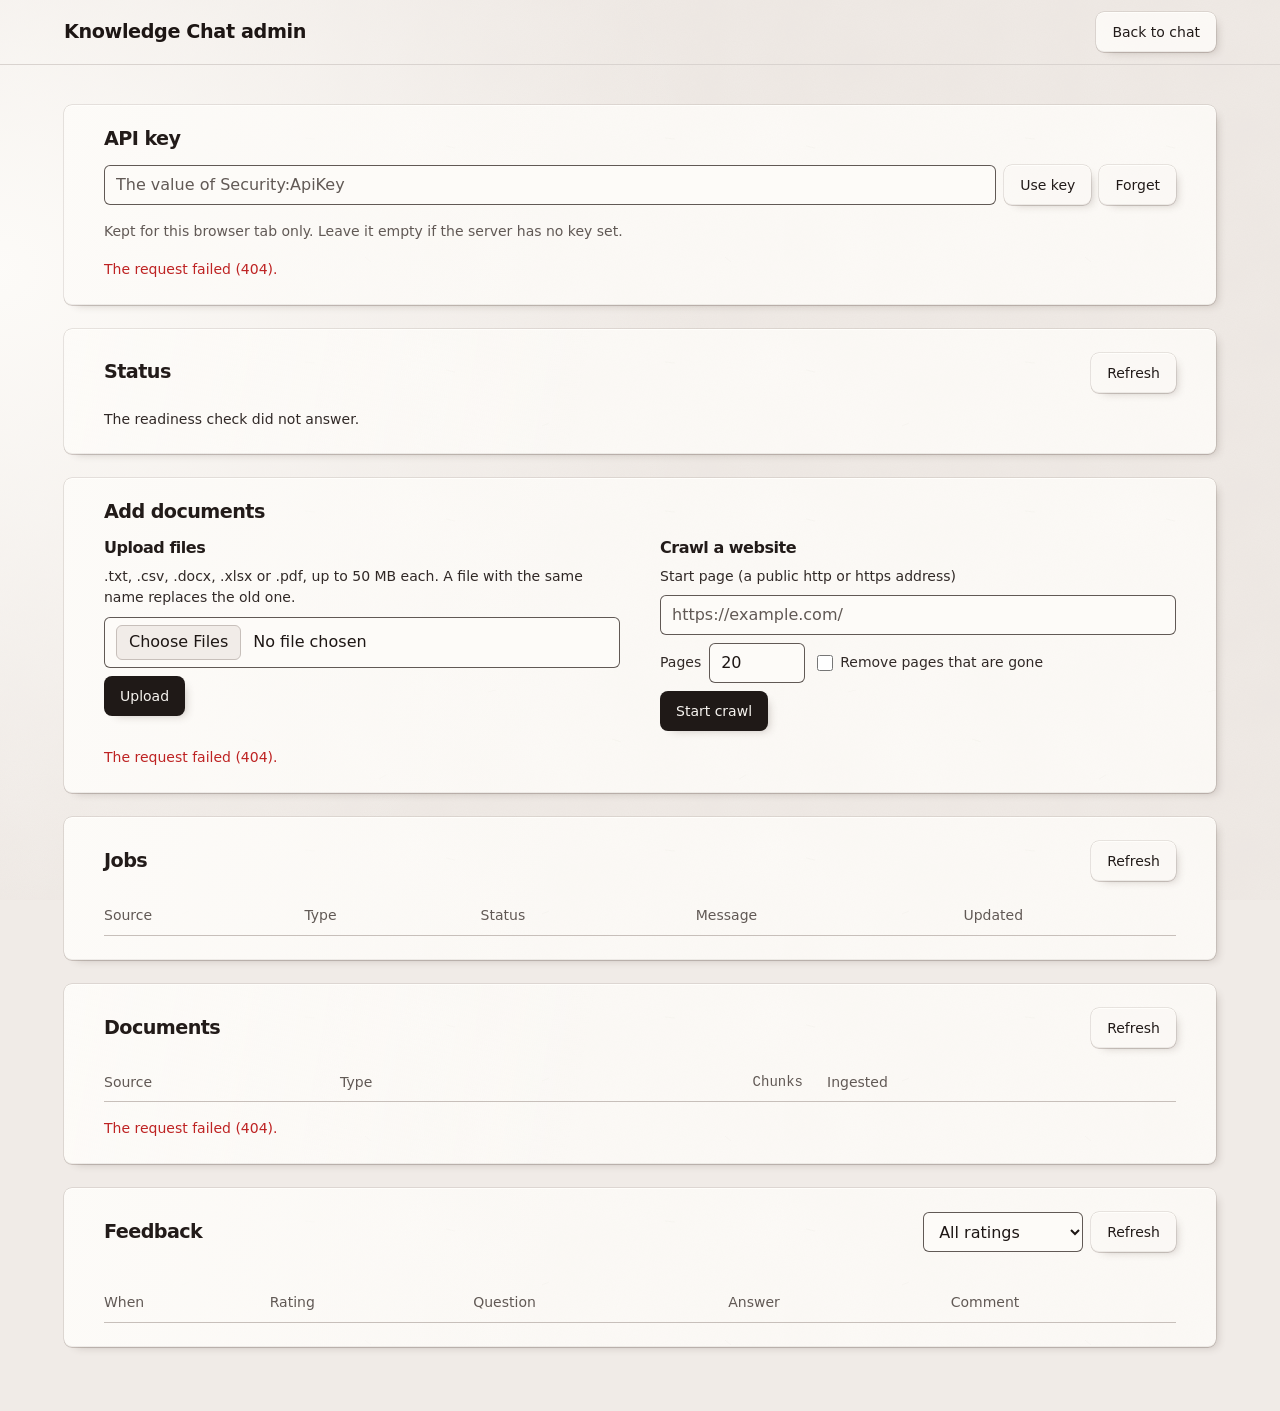
==== ChatBotRAGAPI/wwwroot/admin.html @ 98f9c035 "Add an admin page for documents, jobs, readiness and feedback /admin.html, in the chat UI's Coral sy" ====
<!doctype html>
<html lang="en">
<head>
  <meta charset="utf-8">
  <meta name="viewport" content="width=device-width, initial-scale=1">
  <title>Knowledge Chat admin</title>
  <meta name="description" content="Manage the documents Knowledge Chat answers from: upload files, crawl sites, follow ingestion jobs, read feedback.">
  <link rel="icon" href="favicon.svg" type="image/svg+xml">
  <link rel="stylesheet" href="admin.css">
  <script src="admin.js" defer></script>
</head>
<body class="desk">
  <header class="topbar">
    <div class="admin-shell topbar__inner">
      <h1 class="wordmark">Knowledge Chat admin</h1>
      <a class="btn btn--card btn--small" href="./">Back to chat</a>
    </div>
  </header>

  <main class="admin-shell admin">
    <section class="panel stock" aria-labelledby="key-title">
      <h2 id="key-title">API key</h2>
      <form id="key-form" class="row" autocomplete="off">
        <label for="api-key" class="visually-hidden">API key</label>
        <input id="api-key" type="password" class="field" placeholder="The value of Security:ApiKey" autocomplete="current-password">
        <button type="submit" class="btn btn--card btn--small">Use key</button>
        <button type="button" id="forget-key" class="btn btn--card btn--small">Forget</button>
      </form>
      <p class="hint">Kept for this browser tab only. Leave it empty if the server has no key set.</p>
      <p id="key-status" class="message" role="status"></p>
    </section>

    <section class="panel stock" aria-labelledby="status-title">
      <div class="panel__head">
        <h2 id="status-title">Status</h2>
        <button type="button" id="refresh-status" class="btn btn--card btn--small">Refresh</button>
      </div>
      <ul id="checks" class="checks"></ul>
    </section>

    <section class="panel stock" aria-labelledby="add-title">
      <h2 id="add-title">Add documents</h2>
      <div class="add-grid">
        <form id="upload-form" class="stack">
          <h3>Upload files</h3>
          <label for="files">.txt, .csv, .docx, .xlsx or .pdf, up to 50 MB each. A file with the same name replaces the old one.</label>
          <input id="files" type="file" class="field field--file" accept=".txt,.csv,.docx,.xlsx,.pdf" multiple required>
          <button type="submit" class="btn btn--ink btn--small">Upload</button>
        </form>
        <form id="crawl-form" class="stack">
          <h3>Crawl a website</h3>
          <label for="crawl-url">Start page (a public http or https address)</label>
          <input id="crawl-url" type="url" class="field" placeholder="https://example.com/" required>
          <div class="row">
            <label for="crawl-pages">Pages</label>
            <input id="crawl-pages" type="number" class="field field--number" min="1" max="500" value="20" required>
            <label class="check"><input id="crawl-remove" type="checkbox"> Remove pages that are gone</label>
          </div>
          <button type="submit" class="btn btn--ink btn--small">Start crawl</button>
        </form>
      </div>
      <p id="add-status" class="message" role="status"></p>
    </section>

    <section class="panel stock" aria-labelledby="jobs-title">
      <div class="panel__head">
        <h2 id="jobs-title">Jobs</h2>
        <button type="button" id="refresh-jobs" class="btn btn--card btn--small">Refresh</button>
      </div>
      <div class="table-wrap">
        <table>
          <thead><tr><th scope="col">Source</th><th scope="col">Type</th><th scope="col">Status</th><th scope="col">Message</th><th scope="col">Updated</th></tr></thead>
          <tbody id="jobs"></tbody>
        </table>
      </div>
      <p id="jobs-empty" class="empty-row" hidden>No jobs yet.</p>
    </section>

    <section class="panel stock" aria-labelledby="docs-title">
      <div class="panel__head">
        <h2 id="docs-title">Documents</h2>
        <button type="button" id="refresh-docs" class="btn btn--card btn--small">Refresh</button>
      </div>
      <div class="table-wrap">
        <table>
          <thead><tr><th scope="col">Source</th><th scope="col">Type</th><th scope="col" class="num">Chunks</th><th scope="col">Ingested</th><th scope="col"><span class="visually-hidden">Actions</span></th></tr></thead>
          <tbody id="docs"></tbody>
        </table>
      </div>
      <p id="docs-empty" class="empty-row" hidden>No documents yet. Upload a file or crawl a site above.</p>
      <p id="docs-status" class="message" role="status"></p>
    </section>

    <section class="panel stock" aria-labelledby="feedback-title">
      <div class="panel__head">
        <h2 id="feedback-title">Feedback</h2>
        <div class="row">
          <label for="feedback-filter" class="visually-hidden">Show</label>
          <select id="feedback-filter" class="field field--select">
            <option value="">All ratings</option>
            <option value="down">Not helpful</option>
            <option value="up">Helpful</option>
          </select>
          <button type="button" id="refresh-feedback" class="btn btn--card btn--small">Refresh</button>
        </div>
      </div>
      <p id="feedback-totals" class="hint"></p>
      <div class="table-wrap">
        <table>
          <thead><tr><th scope="col">When</th><th scope="col">Rating</th><th scope="col">Question</th><th scope="col">Answer</th><th scope="col">Comment</th></tr></thead>
          <tbody id="feedback"></tbody>
        </table>
      </div>
      <p id="feedback-empty" class="empty-row" hidden>No ratings yet.</p>
    </section>
  </main>
</body>
</html>
---- ChatBotRAGAPI/wwwroot/admin.css ----
/* Admin page: the chat UI's Coral system (tokens, paper, controls, top bar, dark mode) plus panels, forms and tables.
 * An app screen: dense, tables before cards, colour only for state. Every value goes through a token. */
@import url("./app.css");

body { height: auto; min-height: 100%; }
/* A long page: keep the desk's daylight on the viewport instead of ending after the first screen. */
.desk { background-attachment: fixed; }

.admin-shell {
  width: 100%;
  max-width: calc(72rem + 2 * var(--space-lg));
  margin-inline: auto;
  padding-inline: var(--space-lg);
}

.admin {
  display: grid;
  gap: var(--space-lg);
  padding-block: var(--space-xl) var(--space-2xl);
}

a.btn { text-decoration: none; }

.panel {
  display: grid;
  gap: var(--space-md);
  padding: var(--space-lg) var(--space-xl);
  min-width: 0;
}
.panel h2 { font-size: var(--text-lg); }
.panel h3 { font-size: var(--text-md); }
.panel__head {
  display: flex;
  flex-wrap: wrap;
  align-items: center;
  justify-content: space-between;
  gap: var(--space-sm);
}

.row { display: flex; flex-wrap: wrap; align-items: center; gap: var(--space-xs); }
.stack { display: grid; gap: var(--space-xs); align-content: start; }
.stack label { color: var(--color-ink-2); font-size: var(--text-sm); }
.stack > .btn { justify-self: start; }
.add-grid { display: grid; grid-template-columns: repeat(2, minmax(0, 1fr)); gap: var(--space-xl); }

.field {
  flex: 1 1 12rem;
  min-width: 0;
  min-height: 40px;
  padding: 0 var(--space-sm);
  border: 0;
  border-radius: var(--radius-input);
  box-shadow: inset 0 0 0 1px var(--color-muted);
  background: var(--color-cotton);
  color: var(--color-ink);
  font-size: var(--text-md);
  outline: 2px solid transparent;
  outline-offset: -3px;
}
.field:focus-visible { outline-color: var(--color-focus); }
.field::placeholder { color: var(--color-muted); }
.field--number { flex: 0 0 6rem; }
.field--select { flex: 0 0 auto; min-width: 10rem; }
.field--file { padding: var(--space-xs) var(--space-sm); }
.field--file::file-selector-button {
  margin-right: var(--space-sm);
  padding: var(--space-2xs) var(--space-sm);
  border: 1px solid var(--color-rule-2);
  border-radius: var(--radius-input);
  background: var(--color-paper-2);
  color: var(--color-ink);
  font: inherit;
  cursor: pointer;
}
.check { display: inline-flex; align-items: center; gap: var(--space-2xs); color: var(--color-ink-2); font-size: var(--text-sm); }
.check input { accent-color: var(--color-ink); width: 16px; height: 16px; }

.btn--danger {
  background-color: var(--color-cotton);
  color: var(--color-error);
  box-shadow: var(--edge-stock), var(--cast-stock);
}

.hint { color: var(--color-muted); font-size: var(--text-sm); }
.message { min-height: 1lh; color: var(--color-ink-2); font-size: var(--text-sm); }
.message[data-kind="error"] { color: var(--color-error); }
.message[data-kind="ok"] { color: var(--color-ink); }
.empty-row { color: var(--color-muted); font-size: var(--text-sm); }

.checks { display: grid; gap: var(--space-xs); margin: 0; padding: 0; list-style: none; font-size: var(--text-sm); color: var(--color-ink-2); }

/* Tables: horizontal rules only, full width, scrolling sideways on a phone. */
.table-wrap { position: relative; overflow-x: auto; } /* also the containing block for visually-hidden header text, so it scrolls with the table instead of widening the page */
table { width: 100%; border-collapse: collapse; font-size: var(--text-sm); }
th {
  padding: var(--space-xs) var(--space-sm);
  border-bottom: var(--rule-hair) solid var(--color-rule-2);
  color: var(--color-muted);
  font-weight: 500;
  text-align: left;
  white-space: nowrap;
}
td {
  padding: var(--space-xs) var(--space-sm);
  border-bottom: var(--rule-hair) solid var(--color-rule);
  vertical-align: top;
}
tbody tr:last-child td { border-bottom: 0; }
th:first-child, td:first-child { padding-left: 0; }
th:last-child, td:last-child { padding-right: 0; }
.num { text-align: right; font-family: var(--font-outlier); font-variant-numeric: tabular-nums; }
.wrap { min-width: 12rem; max-width: 40ch; overflow-wrap: anywhere; }
.nowrap { white-space: nowrap; }
.muted { color: var(--color-muted); }
.actions { text-align: right; }

/* State: an ink outline, red only for failure, dashed while still in progress. */
.badge {
  display: inline-block;
  padding: 0 var(--space-xs);
  border: 1px solid var(--color-rule-2);
  border-radius: 4px;
  color: var(--color-ink-2);
  font-size: var(--text-xs);
  line-height: 1.6;
  white-space: nowrap;
}
.badge--completed, .badge--healthy, .badge--helpful { border-color: var(--color-ink-2); color: var(--color-ink); }
.badge--queued, .badge--running, .badge--degraded { border-style: dashed; }
.badge--failed, .badge--unhealthy, .badge--not-helpful { border-color: var(--color-error); color: var(--color-error); }

@media (max-width: 48rem) {
  .add-grid { grid-template-columns: minmax(0, 1fr); gap: var(--space-lg); }
  .panel { padding: var(--space-md) var(--space-lg); }
  .admin-shell { padding-inline: var(--space-md); }
}
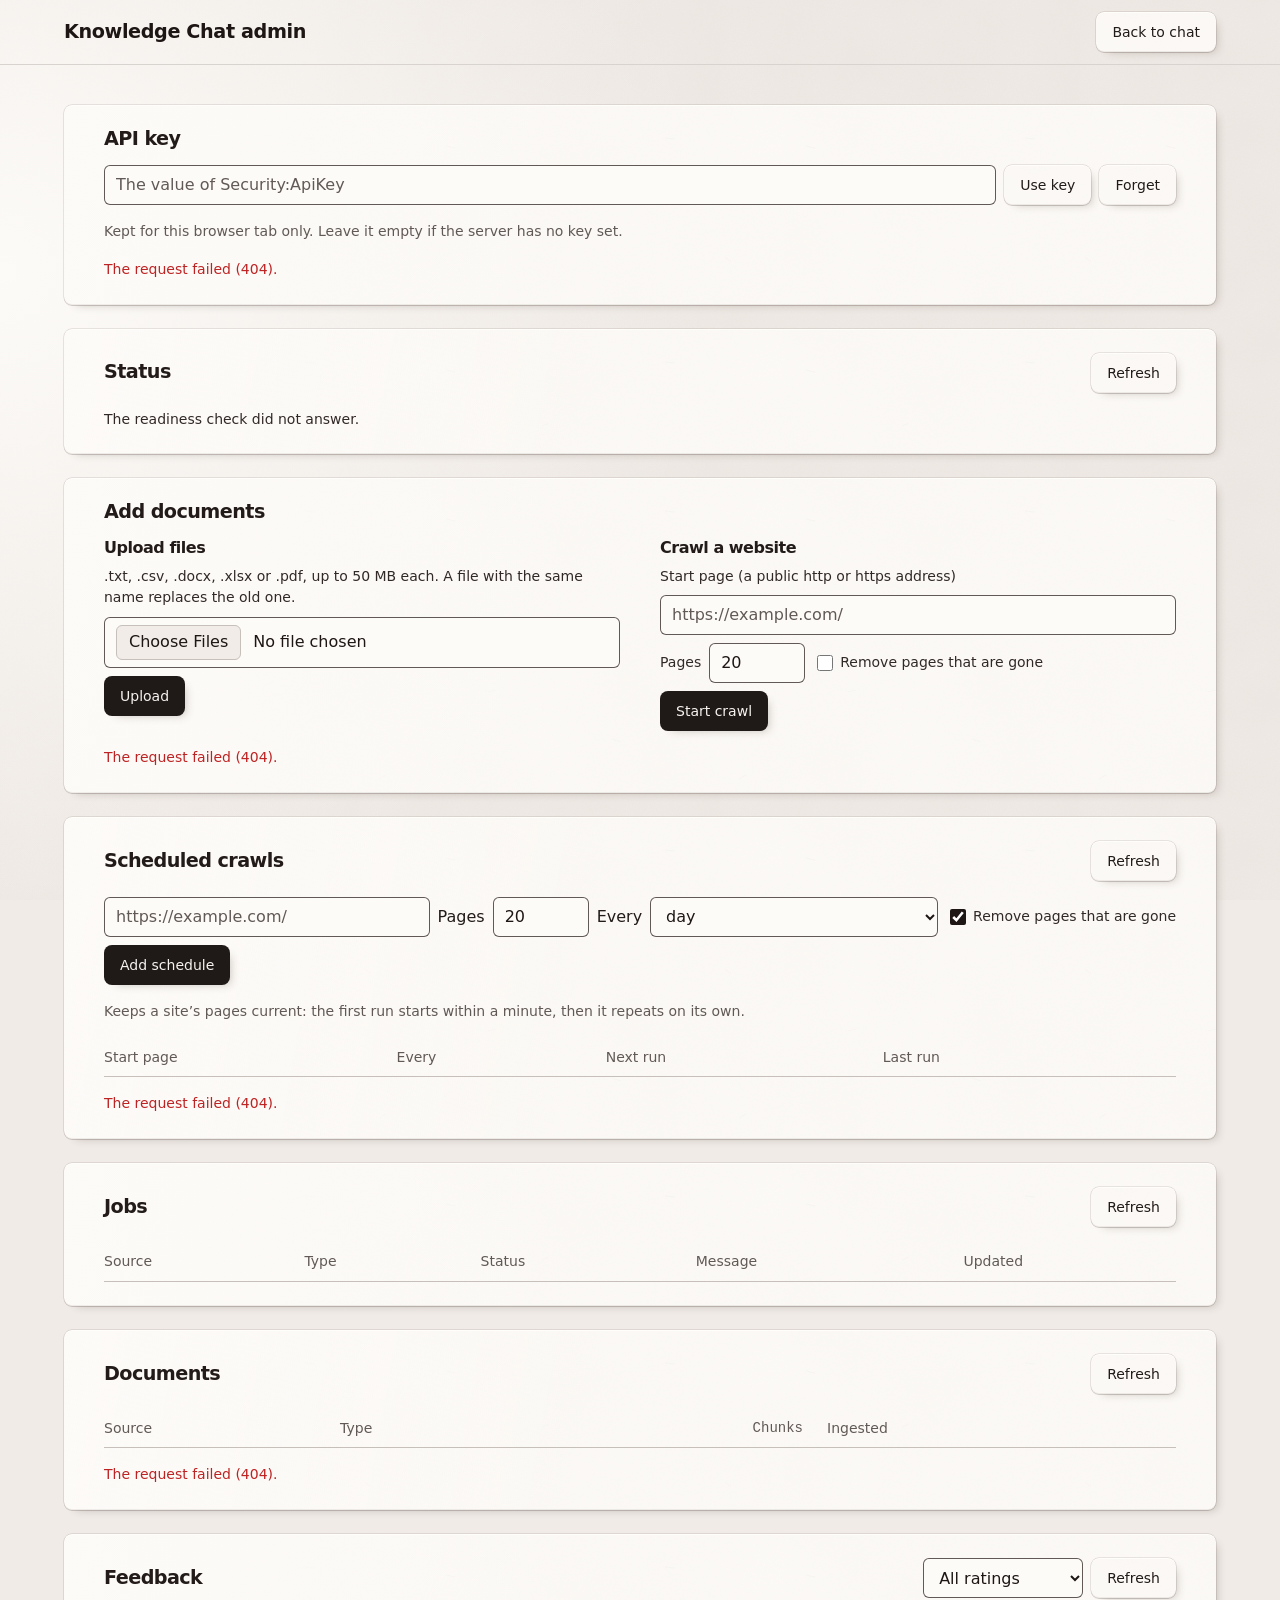
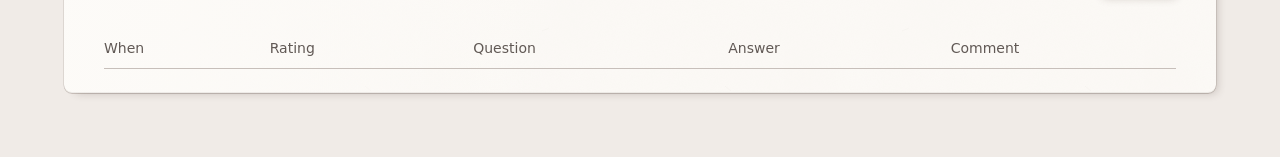
==== commit 828289ba: "Re-crawl sites on a schedule Schedules (url, maxPages, removeMissing, intervalHours) are kept in dat" ====
--- a/ChatBotRAGAPI/wwwroot/admin.html
+++ b/ChatBotRAGAPI/wwwroot/admin.html
@@ -62,6 +62,37 @@
       <p id="add-status" class="message" role="status"></p>
     </section>
 
+    <section class="panel stock" aria-labelledby="schedules-title">
+      <div class="panel__head">
+        <h2 id="schedules-title">Scheduled crawls</h2>
+        <button type="button" id="refresh-schedules" class="btn btn--card btn--small">Refresh</button>
+      </div>
+      <form id="schedule-form" class="row schedule-form">
+        <label for="schedule-url" class="visually-hidden">Start page</label>
+        <input id="schedule-url" type="url" class="field" placeholder="https://example.com/" required>
+        <label for="schedule-pages">Pages</label>
+        <input id="schedule-pages" type="number" class="field field--number" min="1" max="500" value="20" required>
+        <label for="schedule-interval">Every</label>
+        <select id="schedule-interval" class="field field--select">
+          <option value="6">6 hours</option>
+          <option value="12">12 hours</option>
+          <option value="24" selected>day</option>
+          <option value="168">week</option>
+        </select>
+        <label class="check"><input id="schedule-remove" type="checkbox" checked> Remove pages that are gone</label>
+        <button type="submit" class="btn btn--ink btn--small">Add schedule</button>
+      </form>
+      <p class="hint">Keeps a site’s pages current: the first run starts within a minute, then it repeats on its own.</p>
+      <div class="table-wrap">
+        <table>
+          <thead><tr><th scope="col">Start page</th><th scope="col">Every</th><th scope="col">Next run</th><th scope="col">Last run</th><th scope="col"><span class="visually-hidden">Actions</span></th></tr></thead>
+          <tbody id="schedules"></tbody>
+        </table>
+      </div>
+      <p id="schedules-empty" class="empty-row" hidden>No scheduled crawls.</p>
+      <p id="schedules-status" class="message" role="status"></p>
+    </section>
+
     <section class="panel stock" aria-labelledby="jobs-title">
       <div class="panel__head">
         <h2 id="jobs-title">Jobs</h2>
--- a/ChatBotRAGAPI/wwwroot/admin.css
+++ b/ChatBotRAGAPI/wwwroot/admin.css
@@ -112,7 +112,9 @@
 .wrap { min-width: 12rem; max-width: 40ch; overflow-wrap: anywhere; }
 .nowrap { white-space: nowrap; }
 .muted { color: var(--color-muted); }
-.actions { text-align: right; }
+.actions { text-align: right; white-space: nowrap; }
+.actions .btn + .btn { margin-left: var(--space-xs); }
+.schedule-form .field:first-of-type { flex-basis: 18rem; }
 
 /* State: an ink outline, red only for failure, dashed while still in progress. */
 .badge {
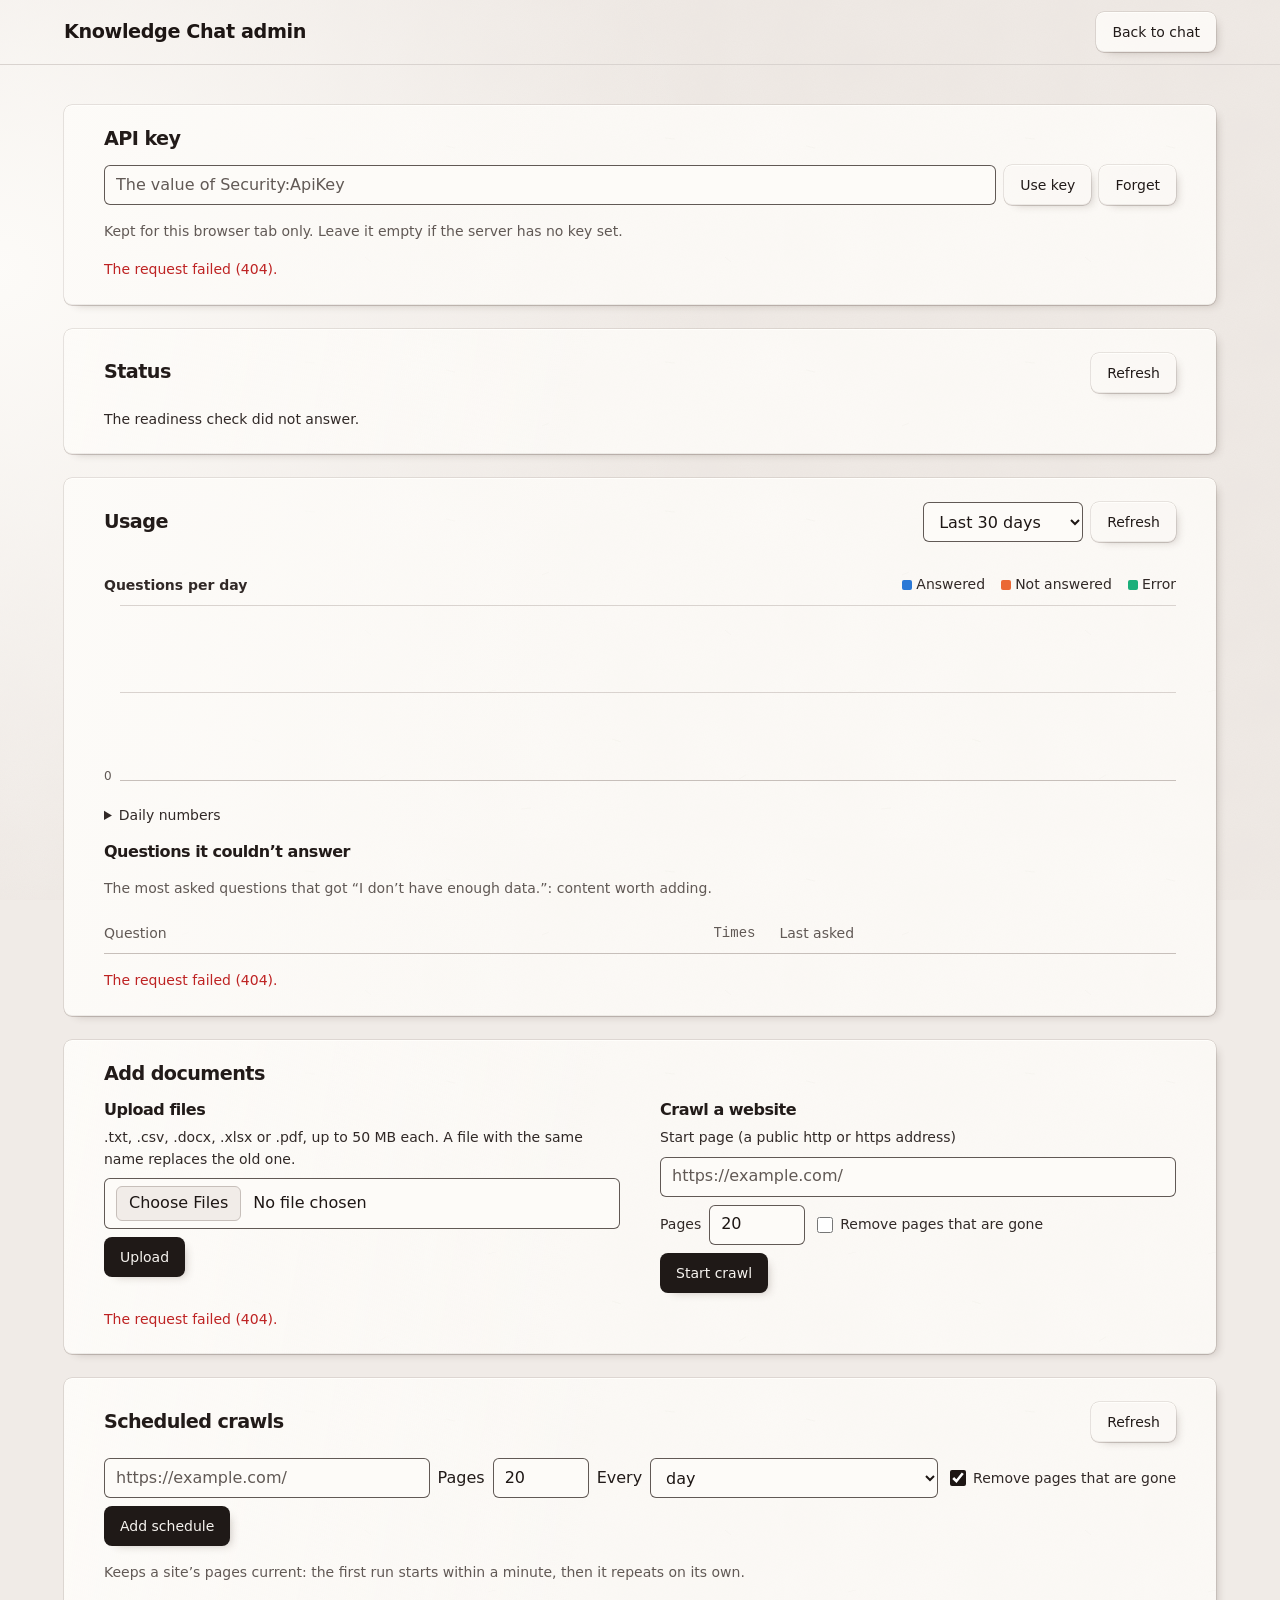
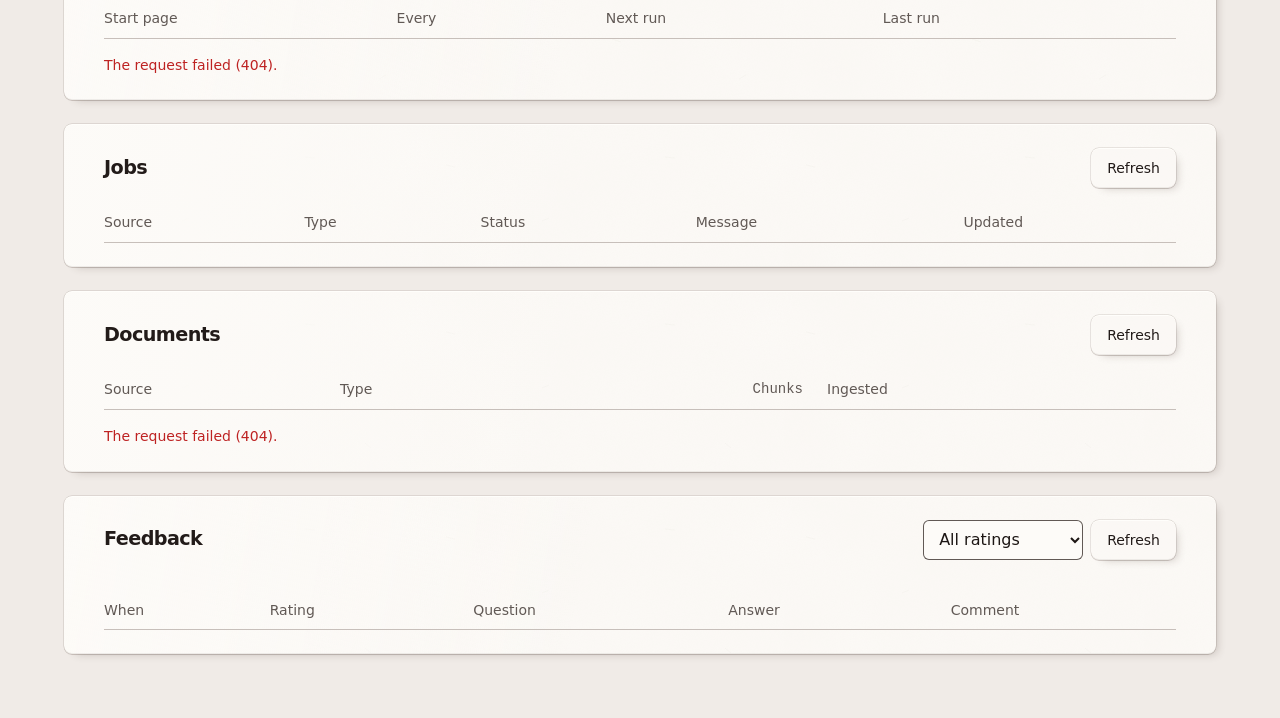
==== commit a9a4d743: "Add a usage dashboard to the admin page Every chat question now adds one line to data/usage.jsonl: w" ====
--- a/ChatBotRAGAPI/wwwroot/admin.html
+++ b/ChatBotRAGAPI/wwwroot/admin.html
@@ -38,13 +38,64 @@
       <ul id="checks" class="checks"></ul>
     </section>
 
+    <section class="panel stock" aria-labelledby="usage-title">
+      <div class="panel__head">
+        <h2 id="usage-title">Usage</h2>
+        <div class="row">
+          <label for="usage-days" class="visually-hidden">Period</label>
+          <select id="usage-days" class="field field--select">
+            <option value="7">Last 7 days</option>
+            <option value="30" selected>Last 30 days</option>
+            <option value="90">Last 90 days</option>
+          </select>
+          <button type="button" id="refresh-usage" class="btn btn--card btn--small">Refresh</button>
+        </div>
+      </div>
+      <dl id="usage-kpis" class="kpis"></dl>
+      <figure class="chart">
+        <figcaption class="chart__head">
+          <span class="chart__title">Questions per day</span>
+          <ul class="legend">
+            <li><span class="swatch swatch--answered"></span>Answered</li>
+            <li><span class="swatch swatch--nodata"></span>Not answered</li>
+            <li><span class="swatch swatch--error"></span>Error</li>
+          </ul>
+        </figcaption>
+        <div class="chart__body">
+          <div class="chart__axis" aria-hidden="true"><span id="usage-max"></span><span id="usage-mid"></span><span>0</span></div>
+          <div id="usage-chart" class="chart__plot" role="img"></div>
+        </div>
+        <div class="chart__dates" aria-hidden="true"><span id="usage-from"></span><span id="usage-to"></span></div>
+        <div id="usage-tip" class="chart__tip" role="status" hidden></div>
+      </figure>
+      <details class="chart__table">
+        <summary>Daily numbers</summary>
+        <div class="table-wrap">
+          <table>
+            <thead><tr><th scope="col">Day</th><th scope="col" class="num">Questions</th><th scope="col" class="num">Answered</th><th scope="col" class="num">Not answered</th><th scope="col" class="num">Errors</th><th scope="col" class="num">Helpful</th><th scope="col" class="num">Not helpful</th></tr></thead>
+            <tbody id="usage-days-table"></tbody>
+          </table>
+        </div>
+      </details>
+      <h3>Questions it couldn’t answer</h3>
+      <p class="hint">The most asked questions that got “I don’t have enough data.”: content worth adding.</p>
+      <div class="table-wrap">
+        <table>
+          <thead><tr><th scope="col">Question</th><th scope="col" class="num">Times</th><th scope="col">Last asked</th></tr></thead>
+          <tbody id="usage-unanswered"></tbody>
+        </table>
+      </div>
+      <p id="usage-unanswered-empty" class="empty-row" hidden>None in this period.</p>
+      <p id="usage-status" class="message" role="status"></p>
+    </section>
+
     <section class="panel stock" aria-labelledby="add-title">
       <h2 id="add-title">Add documents</h2>
       <div class="add-grid">
         <form id="upload-form" class="stack">
           <h3>Upload files</h3>
           <label for="files">.txt, .csv, .docx, .xlsx or .pdf, up to 50 MB each. A file with the same name replaces the old one.</label>
-          <input id="files" type="file" class="field field--file" accept=".txt,.csv,.docx,.xlsx,.pdf" multiple required>
+          <input id="files" type="file" class="field field--file" accept=".txt,.csv,.md,.html,.htm,.docx,.xlsx,.pptx,.pdf" multiple required>
           <button type="submit" class="btn btn--ink btn--small">Upload</button>
         </form>
         <form id="crawl-form" class="stack">
--- a/ChatBotRAGAPI/wwwroot/admin.css
+++ b/ChatBotRAGAPI/wwwroot/admin.css
@@ -116,6 +116,76 @@
 .actions .btn + .btn { margin-left: var(--space-xs); }
 .schedule-form .field:first-of-type { flex-basis: 18rem; }
 
+/* ---------- usage ---------- */
+
+/* Chart series: the dataviz reference palette's first three slots (validated for CVD and contrast on the sheet,
+ * light and dark); the Coral theme itself has no three separable hues. Text never wears these. */
+:root { --chart-answered: #2a78d6; --chart-nodata: #eb6834; --chart-error: #1baf7a; }
+@media (prefers-color-scheme: dark) {
+  :root:not([data-mode]) { --chart-answered: #3987e5; --chart-nodata: #d95926; --chart-error: #199e70; }
+}
+
+.kpis {
+  display: grid;
+  grid-template-columns: repeat(auto-fit, minmax(7rem, 1fr));
+  gap: var(--space-sm);
+  margin: 0;
+}
+.kpi { display: grid; gap: var(--space-3xs); padding: var(--space-sm) var(--space-md); border-radius: var(--radius-card); background: var(--color-paper-2); }
+.kpi dt { color: var(--color-muted); font-size: var(--text-sm); }
+.kpi dd { margin: 0; color: var(--color-ink); font-size: var(--text-xl); font-weight: 600; font-variant-numeric: tabular-nums; }
+.kpi dd small { margin-left: var(--space-2xs); color: var(--color-muted); font-size: var(--text-sm); font-weight: 400; }
+
+.chart { position: relative; display: grid; gap: var(--space-xs); margin: 0; }
+.chart__head { display: flex; flex-wrap: wrap; align-items: baseline; justify-content: space-between; gap: var(--space-xs) var(--space-md); }
+.chart__title { color: var(--color-ink-2); font-size: var(--text-sm); font-weight: 600; }
+.legend { display: flex; flex-wrap: wrap; gap: var(--space-md); margin: 0; padding: 0; list-style: none; color: var(--color-ink-2); font-size: var(--text-sm); }
+.legend li { display: inline-flex; align-items: center; gap: var(--space-2xs); }
+.swatch { width: 10px; height: 10px; border-radius: 2px; }
+.swatch--answered, .bar__seg--answered { background: var(--chart-answered); }
+.swatch--nodata, .bar__seg--nodata { background: var(--chart-nodata); }
+.swatch--error, .bar__seg--error { background: var(--chart-error); }
+
+.chart__body { display: grid; grid-template-columns: auto 1fr; gap: var(--space-xs); height: 11rem; }
+.chart__axis { display: flex; flex-direction: column; justify-content: space-between; color: var(--color-muted); font-size: var(--text-xs); font-variant-numeric: tabular-nums; text-align: right; }
+.chart__axis span { line-height: 1; transform: translateY(-0.5em); }
+.chart__axis span:last-child { transform: translateY(0.1em); }
+.chart__plot {
+  display: flex;
+  align-items: flex-end;
+  gap: var(--space-3xs);
+  border-bottom: var(--rule-hair) solid var(--color-rule-2);
+  /* Recessive grid: top and middle lines only. */
+  background: linear-gradient(var(--color-rule), var(--color-rule)) 0 0 / 100% 1px no-repeat,
+              linear-gradient(var(--color-rule), var(--color-rule)) 0 50% / 100% 1px no-repeat;
+}
+.chart__dates { display: flex; justify-content: space-between; padding-left: var(--space-xl); color: var(--color-muted); font-size: var(--text-xs); }
+
+/* A day: the whole column is the hover target, wider than its bar. */
+.bar { flex: 1 1 0; display: flex; flex-direction: column-reverse; justify-content: flex-start; gap: var(--space-3xs); height: 100%; min-width: 0; cursor: default; }
+.bar__seg { flex: none; width: 100%; max-width: 28px; margin-inline: auto; }
+.bar__seg:last-child { border-radius: 4px 4px 0 0; }
+.bar:hover .bar__seg, .bar.is-active .bar__seg { filter: brightness(1.12); }
+
+.chart__tip {
+  position: absolute;
+  z-index: var(--z-tooltip);
+  min-width: 10rem;
+  padding: var(--space-xs) var(--space-sm);
+  border-radius: var(--radius-input);
+  background: var(--color-board);
+  color: var(--color-board-type);
+  font-size: var(--text-sm);
+  pointer-events: none;
+  box-shadow: var(--cast-stock);
+}
+.chart__tip strong { display: block; margin-bottom: var(--space-3xs); }
+.chart__tip span { display: flex; justify-content: space-between; gap: var(--space-md); font-variant-numeric: tabular-nums; }
+
+.chart__table summary { color: var(--color-ink-2); font-size: var(--text-sm); cursor: pointer; }
+.chart__table .table-wrap { margin-top: var(--space-xs); }
+.num { text-align: right; font-variant-numeric: tabular-nums; }
+
 /* State: an ink outline, red only for failure, dashed while still in progress. */
 .badge {
   display: inline-block;
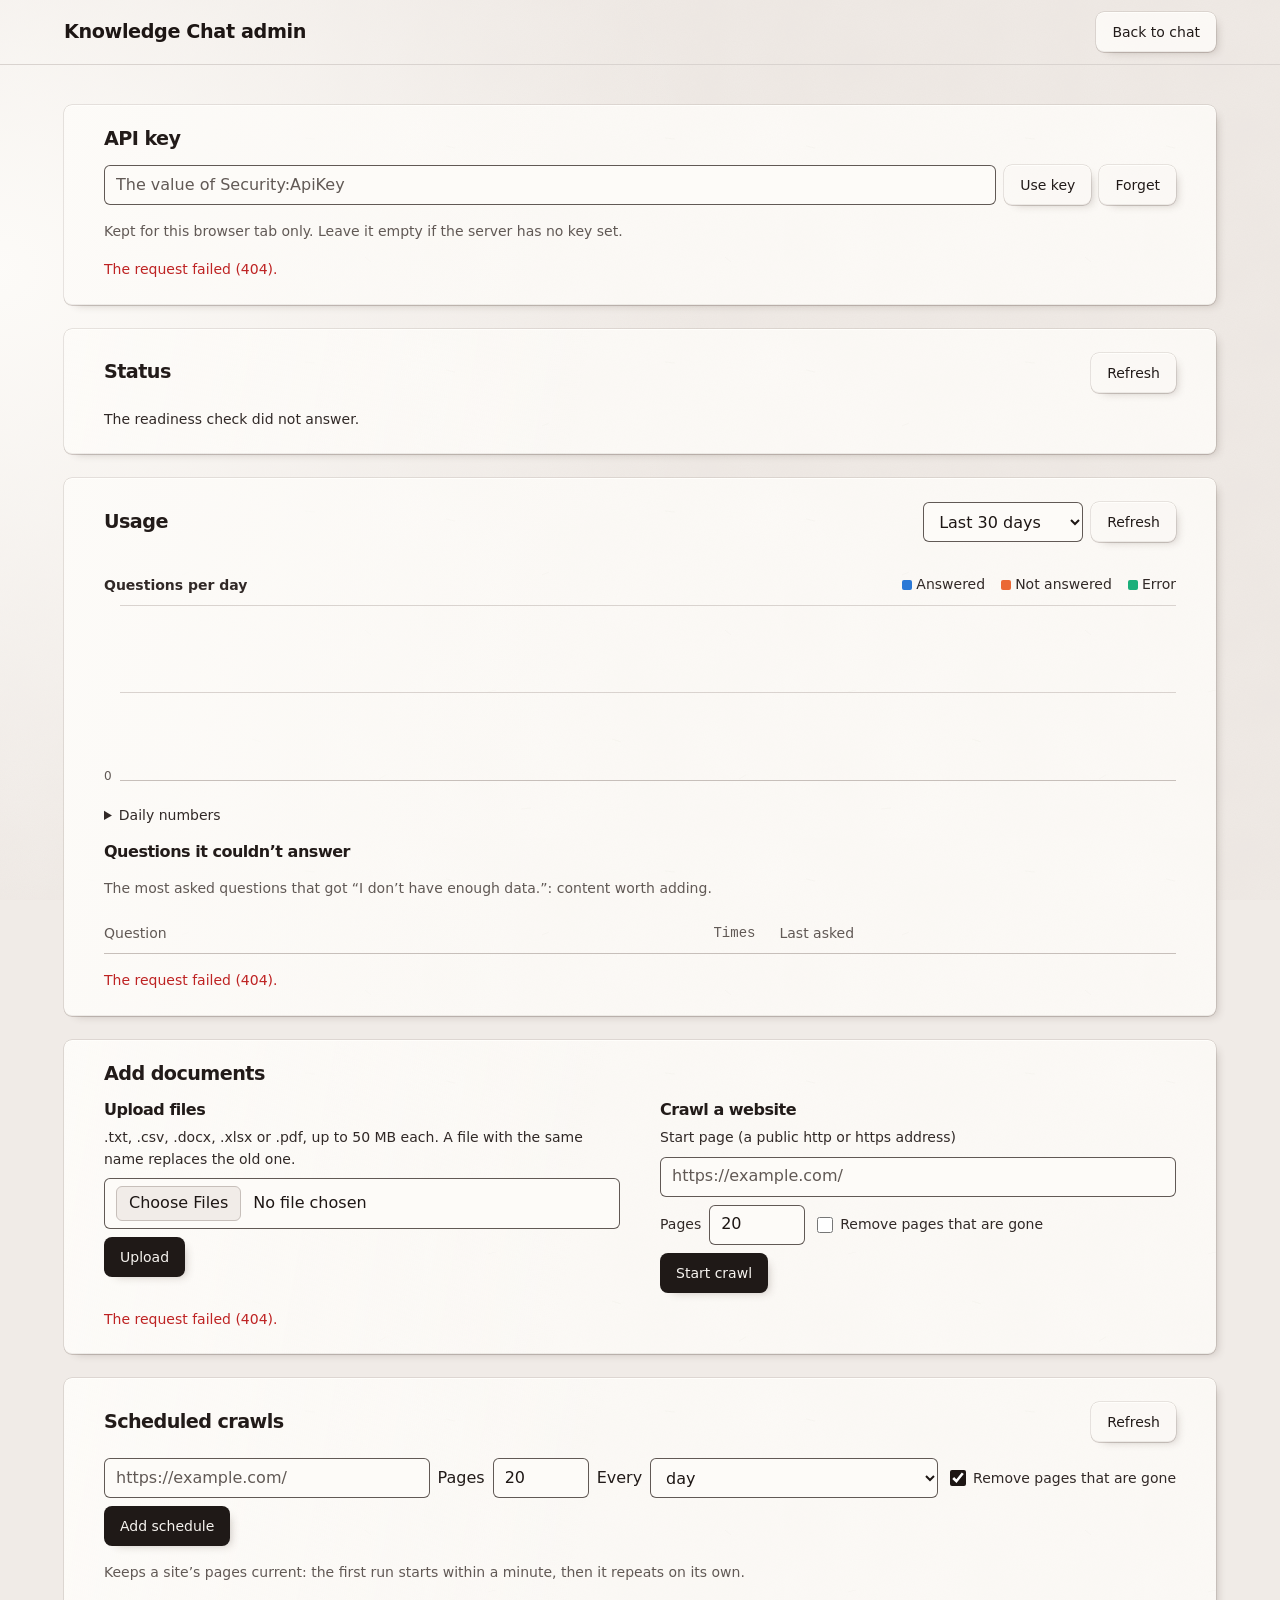
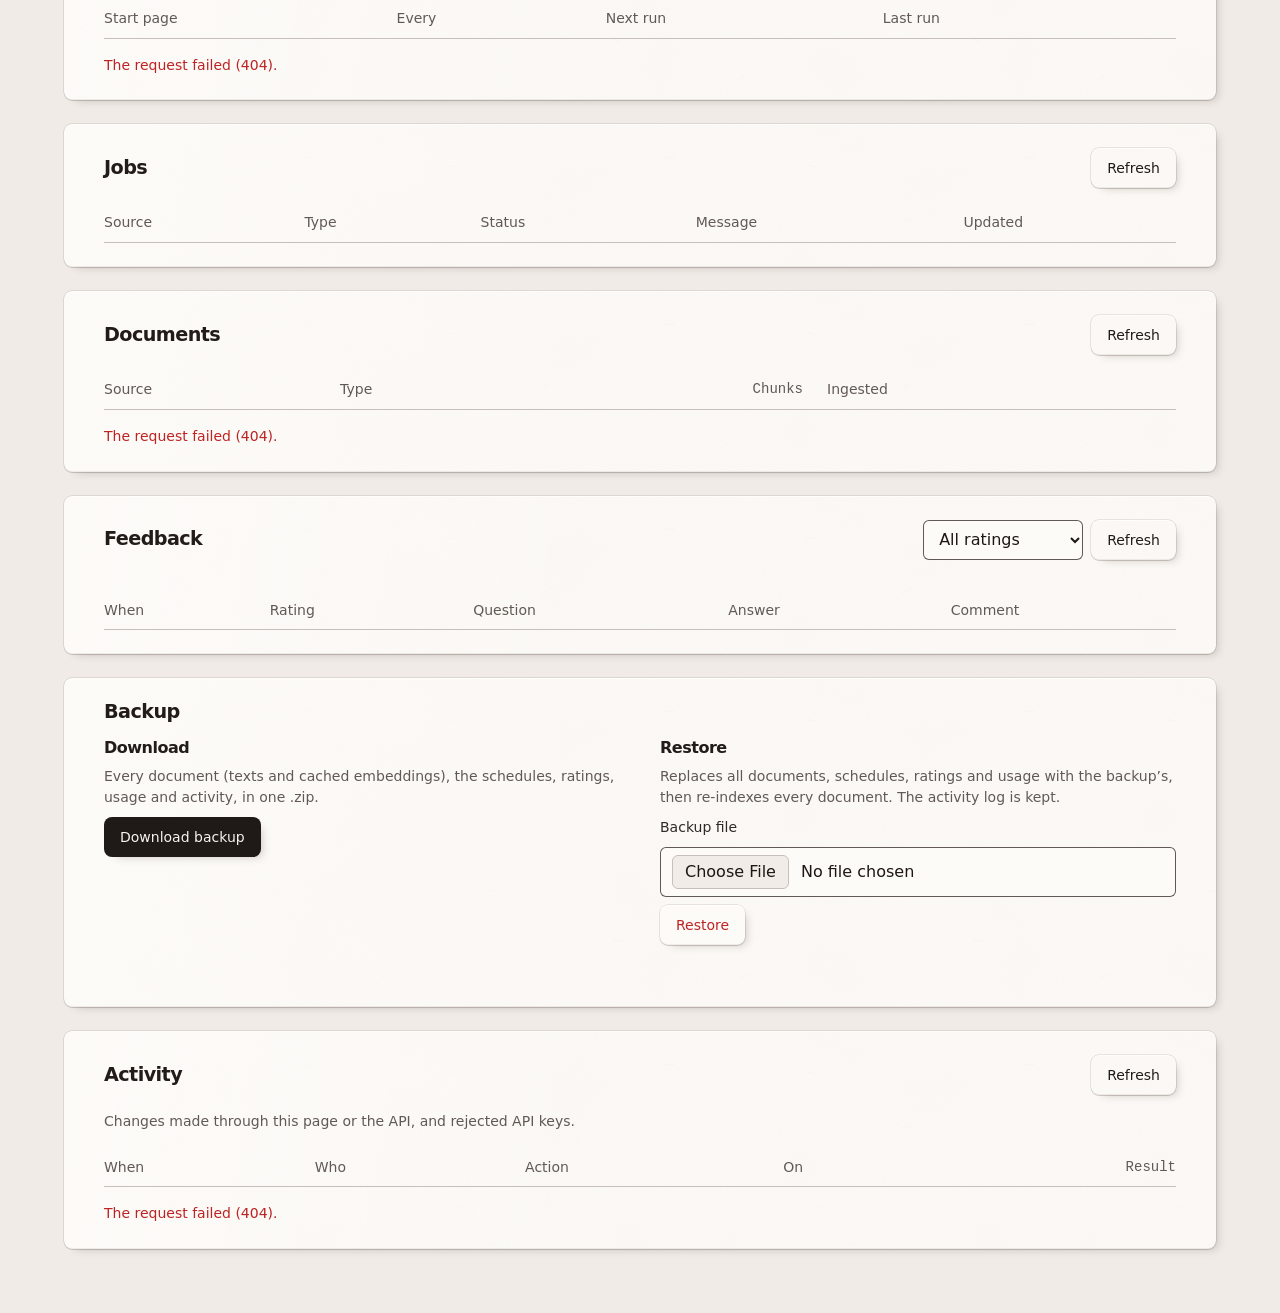
==== commit 01a8da51: "Add backup/restore and an audit log GET /api/backup downloads a zip of every document (texts and cac" ====
--- a/ChatBotRAGAPI/wwwroot/admin.html
+++ b/ChatBotRAGAPI/wwwroot/admin.html
@@ -195,6 +195,41 @@
       </div>
       <p id="feedback-empty" class="empty-row" hidden>No ratings yet.</p>
     </section>
+
+    <section class="panel stock" aria-labelledby="backup-title">
+      <h2 id="backup-title">Backup</h2>
+      <div class="add-grid">
+        <div class="stack">
+          <h3>Download</h3>
+          <p class="hint">Every document (texts and cached embeddings), the schedules, ratings, usage and activity, in one .zip.</p>
+          <button type="button" id="backup-download" class="btn btn--ink btn--small">Download backup</button>
+        </div>
+        <form id="restore-form" class="stack">
+          <h3>Restore</h3>
+          <p class="hint">Replaces all documents, schedules, ratings and usage with the backup’s, then re-indexes every document. The activity log is kept.</p>
+          <label for="restore-file">Backup file</label>
+          <input id="restore-file" type="file" class="field field--file" accept=".zip,application/zip" required>
+          <button type="submit" class="btn btn--danger btn--small">Restore</button>
+        </form>
+      </div>
+      <p id="backup-status" class="message" role="status"></p>
+    </section>
+
+    <section class="panel stock" aria-labelledby="audit-title">
+      <div class="panel__head">
+        <h2 id="audit-title">Activity</h2>
+        <button type="button" id="refresh-audit" class="btn btn--card btn--small">Refresh</button>
+      </div>
+      <p class="hint">Changes made through this page or the API, and rejected API keys.</p>
+      <div class="table-wrap">
+        <table>
+          <thead><tr><th scope="col">When</th><th scope="col">Who</th><th scope="col">Action</th><th scope="col">On</th><th scope="col" class="num">Result</th></tr></thead>
+          <tbody id="audit"></tbody>
+        </table>
+      </div>
+      <p id="audit-empty" class="empty-row" hidden>No activity yet.</p>
+      <p id="audit-status" class="message" role="status"></p>
+    </section>
   </main>
 </body>
 </html>
--- a/ChatBotRAGAPI/wwwroot/admin.css
+++ b/ChatBotRAGAPI/wwwroot/admin.css
@@ -185,6 +185,8 @@
 .chart__table summary { color: var(--color-ink-2); font-size: var(--text-sm); cursor: pointer; }
 .chart__table .table-wrap { margin-top: var(--space-xs); }
 .num { text-align: right; font-variant-numeric: tabular-nums; }
+.mono { font-family: var(--font-outlier); font-size: var(--text-sm); }
+.is-failed { color: var(--color-error); font-weight: 600; }
 
 /* State: an ink outline, red only for failure, dashed while still in progress. */
 .badge {
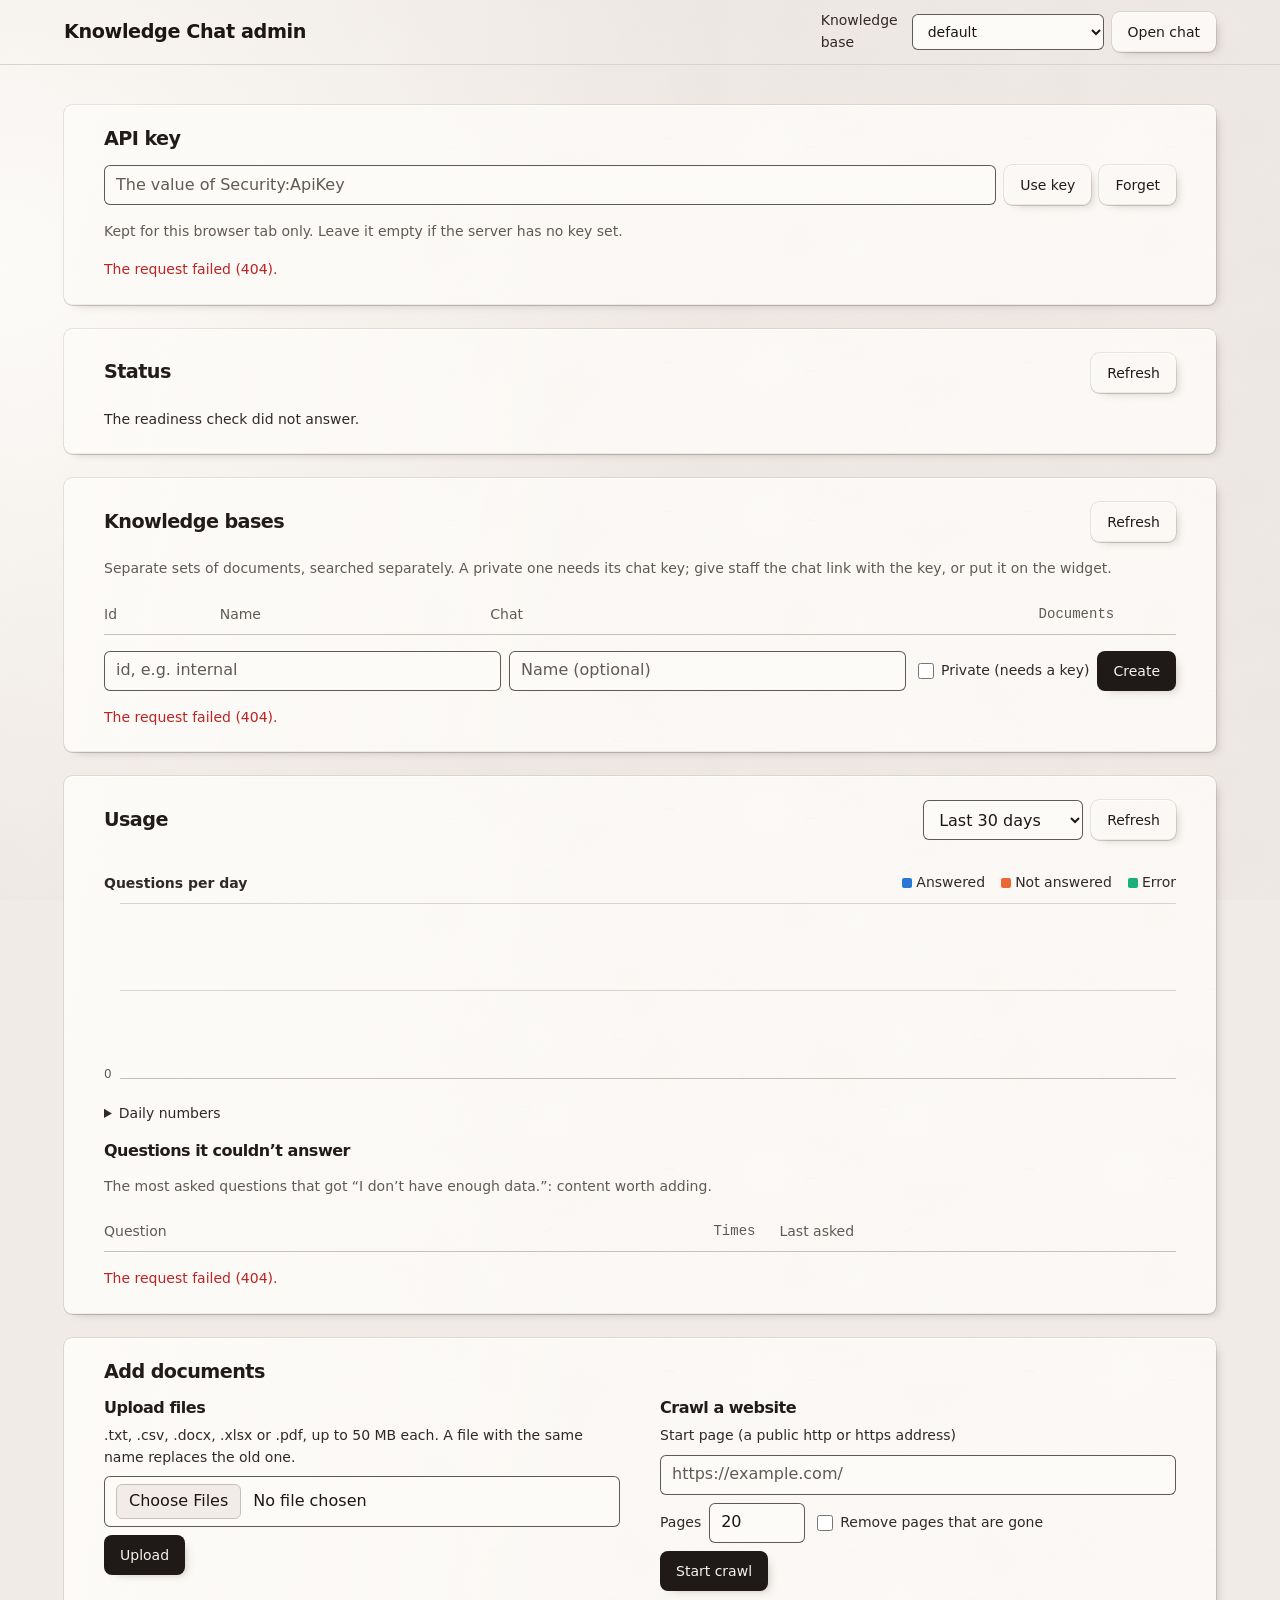
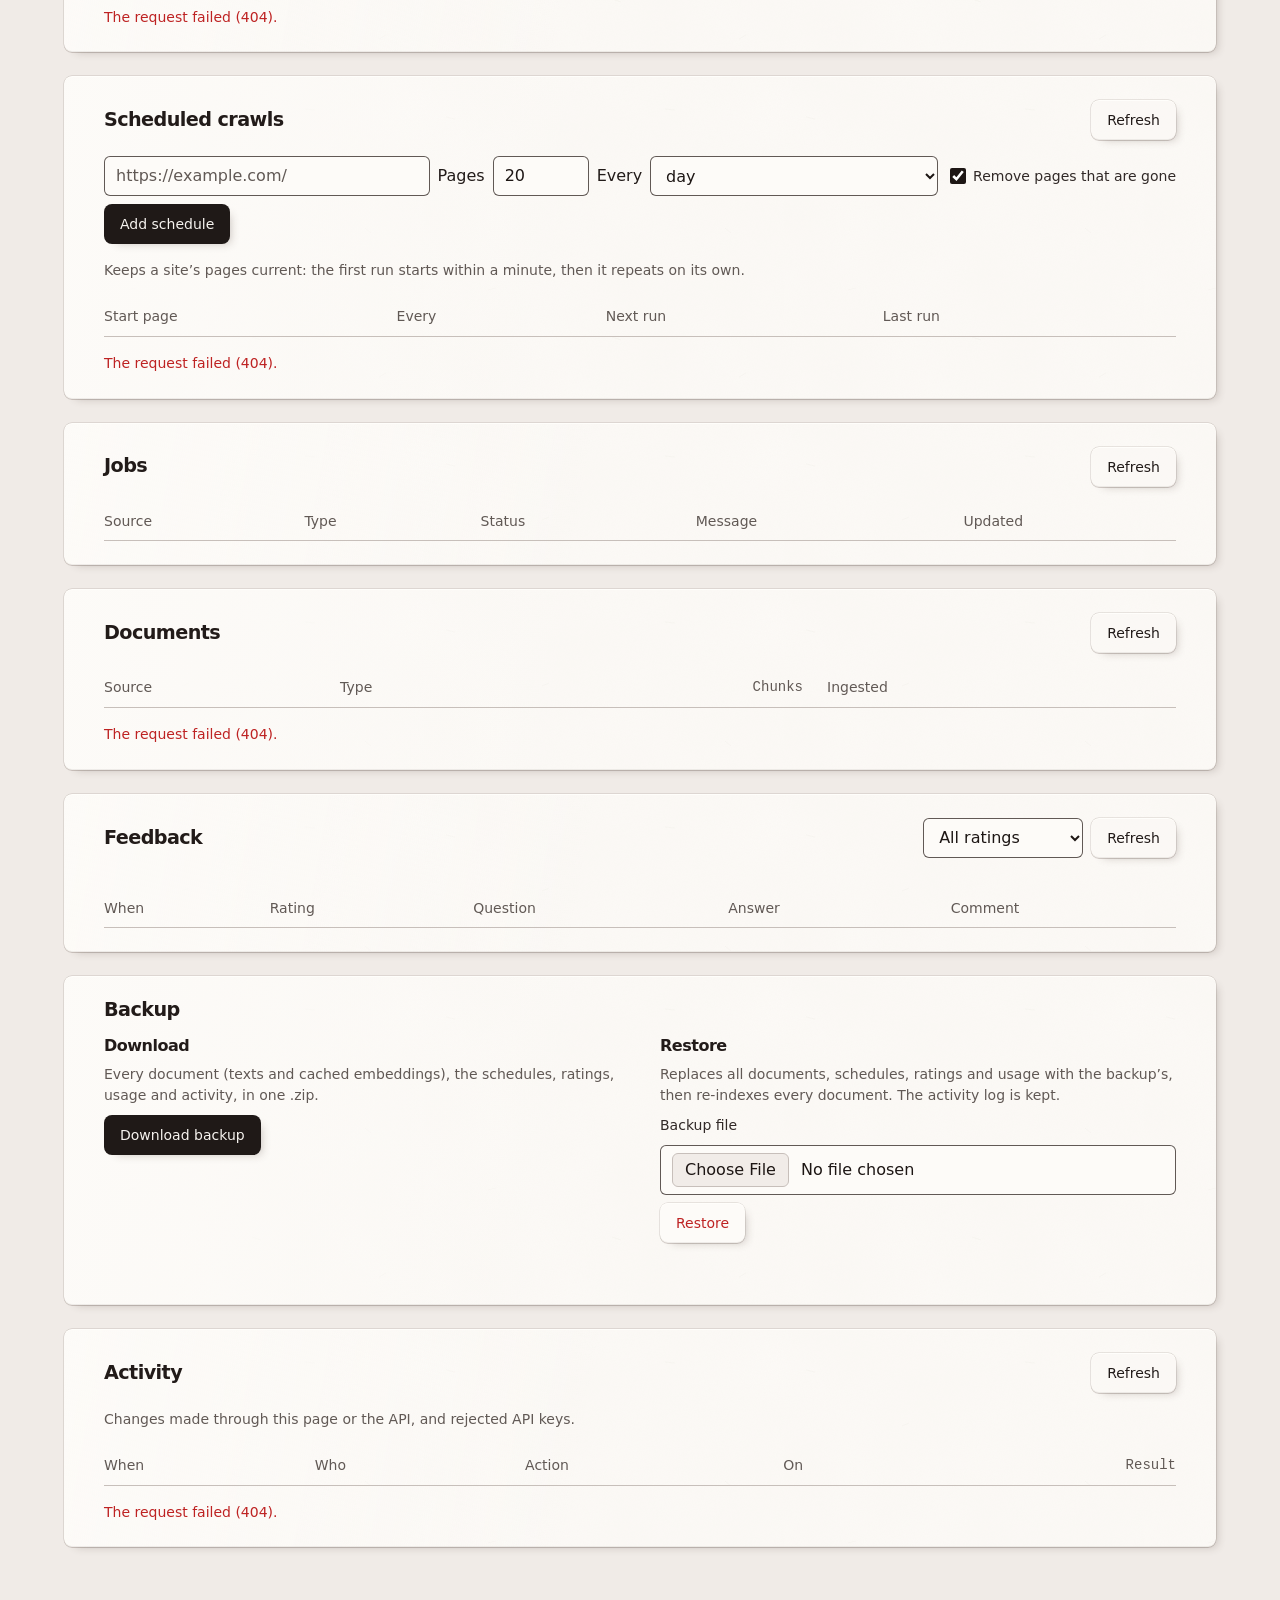
==== commit db1e97f9: "Support multiple knowledge bases, public or private Documents now belong to a knowledge base and cha" ====
--- a/ChatBotRAGAPI/wwwroot/admin.html
+++ b/ChatBotRAGAPI/wwwroot/admin.html
@@ -13,7 +13,13 @@
   <header class="topbar">
     <div class="admin-shell topbar__inner">
       <h1 class="wordmark">Knowledge Chat admin</h1>
-      <a class="btn btn--card btn--small" href="./">Back to chat</a>
+      <div class="topbar__actions">
+        <label for="kb-select" class="kb-label">Knowledge base</label>
+        <select id="kb-select" class="field field--select field--compact" title="Uploads, crawls, schedules, documents and usage below apply to this knowledge base">
+          <option value="default">default</option>
+        </select>
+        <a id="chat-link" class="btn btn--card btn--small" href="./">Open chat</a>
+      </div>
     </div>
   </header>
 
@@ -36,6 +42,34 @@
         <button type="button" id="refresh-status" class="btn btn--card btn--small">Refresh</button>
       </div>
       <ul id="checks" class="checks"></ul>
+    </section>
+
+    <section class="panel stock" aria-labelledby="kbs-title">
+      <div class="panel__head">
+        <h2 id="kbs-title">Knowledge bases</h2>
+        <button type="button" id="refresh-kbs" class="btn btn--card btn--small">Refresh</button>
+      </div>
+      <p class="hint">Separate sets of documents, searched separately. A private one needs its chat key; give staff the chat link with the key, or put it on the widget.</p>
+      <div class="table-wrap">
+        <table>
+          <thead><tr><th scope="col">Id</th><th scope="col">Name</th><th scope="col">Chat</th><th scope="col" class="num">Documents</th><th scope="col"><span class="visually-hidden">Actions</span></th></tr></thead>
+          <tbody id="kbs"></tbody>
+        </table>
+      </div>
+      <form id="kb-form" class="row">
+        <label for="kb-id" class="visually-hidden">Id</label>
+        <input id="kb-id" class="field" placeholder="id, e.g. internal" pattern="[a-z0-9][a-z0-9\-]{0,39}" maxlength="40" required>
+        <label for="kb-name" class="visually-hidden">Name</label>
+        <input id="kb-name" class="field" placeholder="Name (optional)" maxlength="80">
+        <label class="check"><input id="kb-private" type="checkbox"> Private (needs a key)</label>
+        <button type="submit" class="btn btn--ink btn--small">Create</button>
+      </form>
+      <div id="kb-key" class="key-reveal" hidden>
+        <p><strong>Chat key for <span id="kb-key-id"></span>.</strong> Copy it now: it is not shown again.</p>
+        <code id="kb-key-value"></code>
+        <p class="hint">Chat link: <code id="kb-key-link"></code></p>
+      </div>
+      <p id="kbs-status" class="message" role="status"></p>
     </section>
 
     <section class="panel stock" aria-labelledby="usage-title">
--- a/ChatBotRAGAPI/wwwroot/admin.css
+++ b/ChatBotRAGAPI/wwwroot/admin.css
@@ -186,6 +186,25 @@
 .chart__table .table-wrap { margin-top: var(--space-xs); }
 .num { text-align: right; font-variant-numeric: tabular-nums; }
 .mono { font-family: var(--font-outlier); font-size: var(--text-sm); }
+
+/* ---------- knowledge bases ---------- */
+
+.kb-label { color: var(--color-ink-2); font-size: var(--text-sm); }
+.field--compact { flex: 0 1 16rem; min-height: 36px; font-size: var(--text-sm); }
+.key-reveal {
+  display: grid;
+  gap: var(--space-xs);
+  padding: var(--space-md);
+  border-radius: var(--radius-card);
+  background: var(--color-paper-2);
+  box-shadow: inset 0 0 0 1px var(--color-rule-2);
+}
+.key-reveal p { margin: 0; }
+.key-reveal code { font-family: var(--font-outlier); font-size: var(--text-sm); overflow-wrap: anywhere; user-select: all; }
+@media (max-width: 640px) {
+  .kb-label { display: none; }
+  .topbar__inner { flex-wrap: wrap; row-gap: var(--space-xs); }
+}
 .is-failed { color: var(--color-error); font-weight: 600; }
 
 /* State: an ink outline, red only for failure, dashed while still in progress. */
